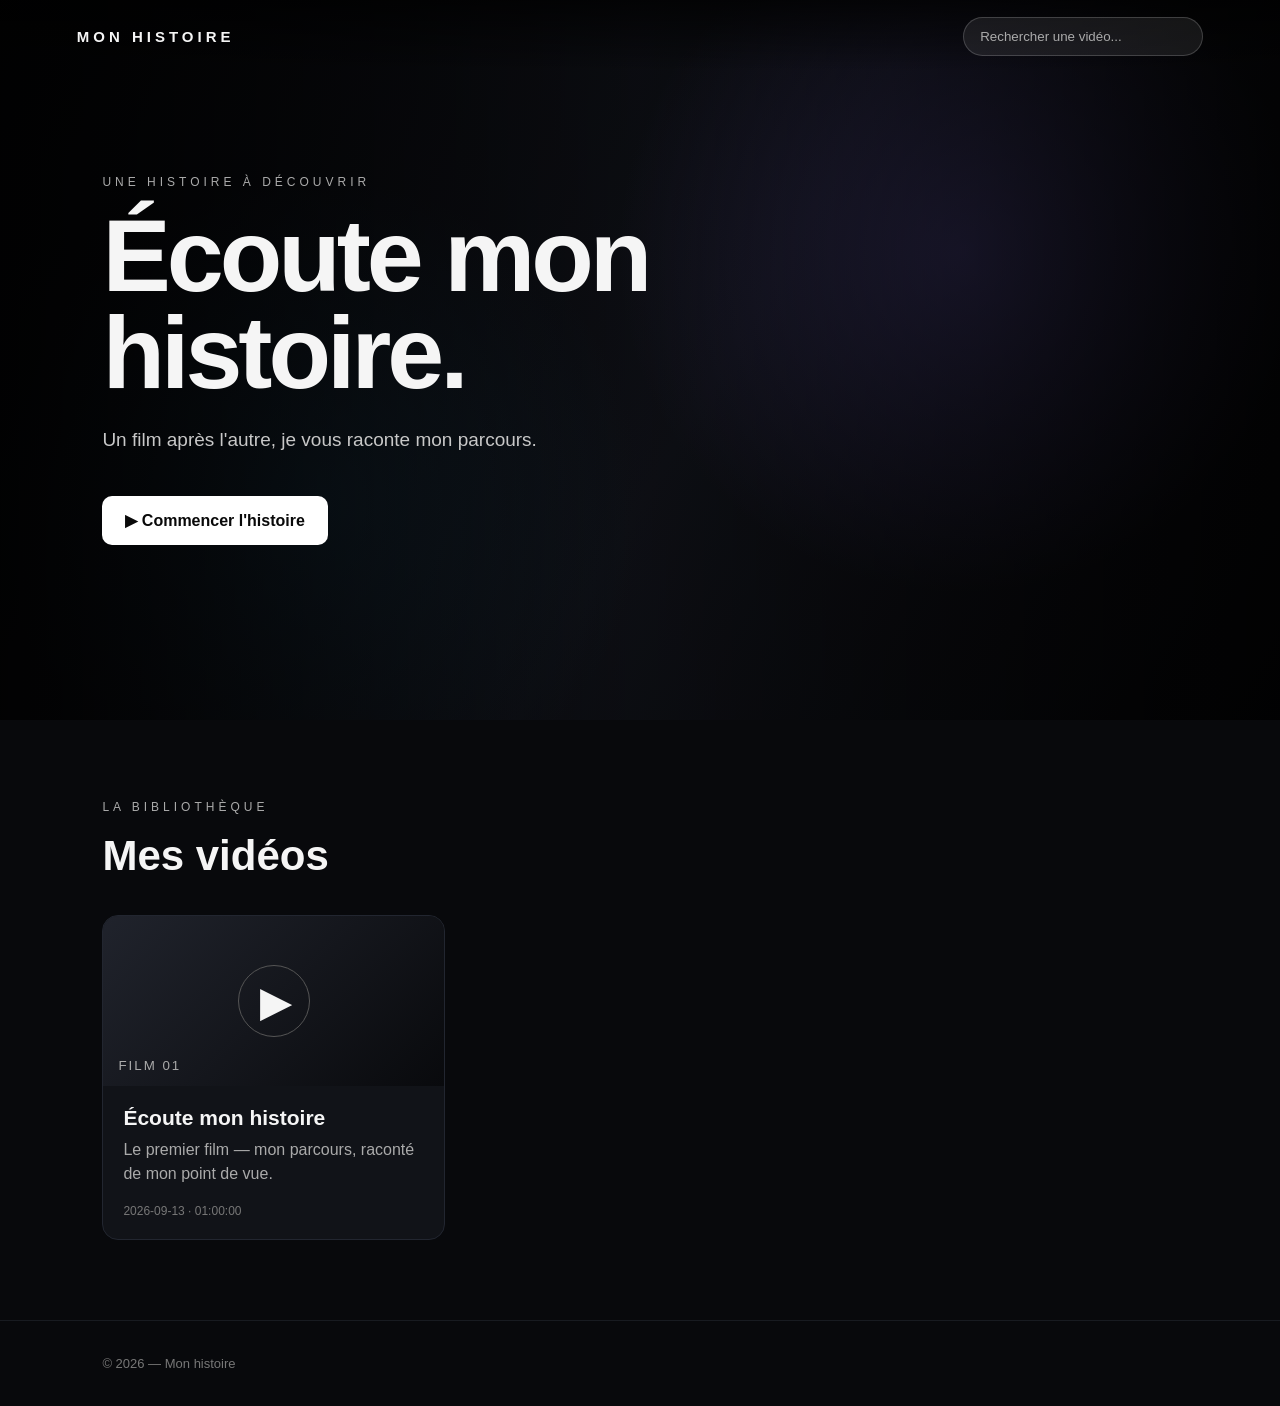
==== index.html @ f7766d07 "Add files via upload" ====
<!doctype html>
<html lang="fr">
<head>
  <meta charset="utf-8">
  <meta name="viewport" content="width=device-width, initial-scale=1">
  <title>Mon histoire — Films</title>
  <link rel="stylesheet" href="./style.css">
</head>
<body>
  <header class="topbar">
    <a class="logo" href="./index.html">MON HISTOIRE</a>
    <div class="search"><input id="search" type="search" placeholder="Rechercher une vidéo..."></div>
  </header>

  <main>
    <section class="hero">
      <div class="hero-content">
        <p class="eyebrow">UNE HISTOIRE À DÉCOUVRIR</p>
        <h1>Écoute mon histoire.</h1>
        <p class="intro">Un film après l'autre, je vous raconte mon parcours.</p>
        <a class="button" href="./watch.html?id=1">▶ Commencer l'histoire</a>
      </div>
    </section>

    <section class="library">
      <p class="eyebrow">LA BIBLIOTHÈQUE</p>
      <h2>Mes vidéos</h2>
      <div id="video-grid" class="video-grid"></div>
      <p id="empty" class="empty" hidden>Aucune vidéo trouvée.</p>
    </section>
  </main>

  <footer>© 2026 — Mon histoire</footer>
  <script src="./app.js"></script>
</body>
</html>
---- style.css ----
*{box-sizing:border-box}
html{scroll-behavior:smooth}
body{margin:0;background:#08090c;color:#f5f5f5;font-family:Arial,Helvetica,sans-serif;min-height:100vh}
a{color:inherit;text-decoration:none}
.topbar{height:72px;display:flex;align-items:center;justify-content:space-between;padding:0 6%;position:absolute;top:0;left:0;right:0;z-index:5;background:linear-gradient(180deg,rgba(0,0,0,.7),transparent)}
.logo{font-weight:900;letter-spacing:4px;font-size:15px}
.search input{width:240px;background:rgba(255,255,255,.08);border:1px solid rgba(255,255,255,.18);border-radius:999px;padding:11px 16px;color:white;outline:none}
.search input::placeholder{color:#aaa}
.hero{min-height:720px;display:flex;align-items:center;padding:120px 8%;position:relative;overflow:hidden;background:
radial-gradient(circle at 75% 35%,rgba(95,80,170,.35),transparent 32%),
radial-gradient(circle at 25% 70%,rgba(30,90,120,.2),transparent 30%),
linear-gradient(120deg,#050609 0%,#11131a 55%,#050507 100%)}
.hero:after{content:"";position:absolute;inset:0;background:linear-gradient(90deg,rgba(0,0,0,.85),rgba(0,0,0,.25),rgba(0,0,0,.75));pointer-events:none}
.hero-content{position:relative;z-index:1;max-width:850px}
.eyebrow{font-size:12px;letter-spacing:4px;color:#aaa;margin:0 0 18px}
h1{font-size:clamp(52px,8vw,110px);line-height:.95;margin:0 0 24px;letter-spacing:-4px}
.intro{font-size:19px;color:#c8c8c8;max-width:580px;line-height:1.6}
.button{display:inline-block;margin-top:22px;padding:15px 23px;border-radius:10px;background:#fff;color:#090909;font-weight:800;transition:.2s}
.button:hover{transform:translateY(-2px)}
.library{padding:80px 8%;max-width:1400px;margin:auto}
.library h2{font-size:42px;margin:0 0 35px}
.video-grid{display:grid;grid-template-columns:repeat(auto-fill,minmax(280px,1fr));gap:24px}
.card{background:#111318;border:1px solid #222630;border-radius:16px;overflow:hidden;transition:.2s}
.card:hover{transform:translateY(-5px);border-color:#4b5260}
.thumb{height:170px;background:linear-gradient(135deg,#20232c,#090a0d);display:flex;align-items:center;justify-content:center;position:relative}
.thumb span{font-size:42px;width:72px;height:72px;border:1px solid #555;border-radius:50%;display:grid;place-items:center;padding-left:5px}
.thumb small{position:absolute;left:15px;bottom:13px;letter-spacing:2px;color:#aaa}
.card-body{padding:20px}
.card h3{margin:0 0 8px;font-size:21px}
.card p{margin:0 0 15px;color:#aaa;line-height:1.5}
.meta{font-size:12px;color:#777}
.empty{color:#888}
footer{padding:35px 8%;border-top:1px solid #181b21;color:#777;font-size:13px}
.watch{padding:130px 8% 80px;max-width:1300px;margin:auto}
.back{color:#aaa;display:inline-block;margin-bottom:35px}
.watch h1{font-size:clamp(45px,6vw,80px);letter-spacing:-3px;margin-bottom:15px}
.watch-description{color:#aaa;font-size:18px;margin-bottom:30px}
.player-wrap{background:#000;border:1px solid #222;border-radius:16px;overflow:hidden;box-shadow:0 20px 80px rgba(0,0,0,.5)}
.player-wrap video{display:block;width:100%;max-height:75vh;background:#000}
@media(max-width:700px){.topbar{padding:0 5%;height:64px}.search input{width:150px}.hero{min-height:650px;padding:110px 7% 80px}.hero h1{letter-spacing:-2px}.library{padding:60px 7%}.library h2{font-size:34px}.video-grid{grid-template-columns:1fr}}
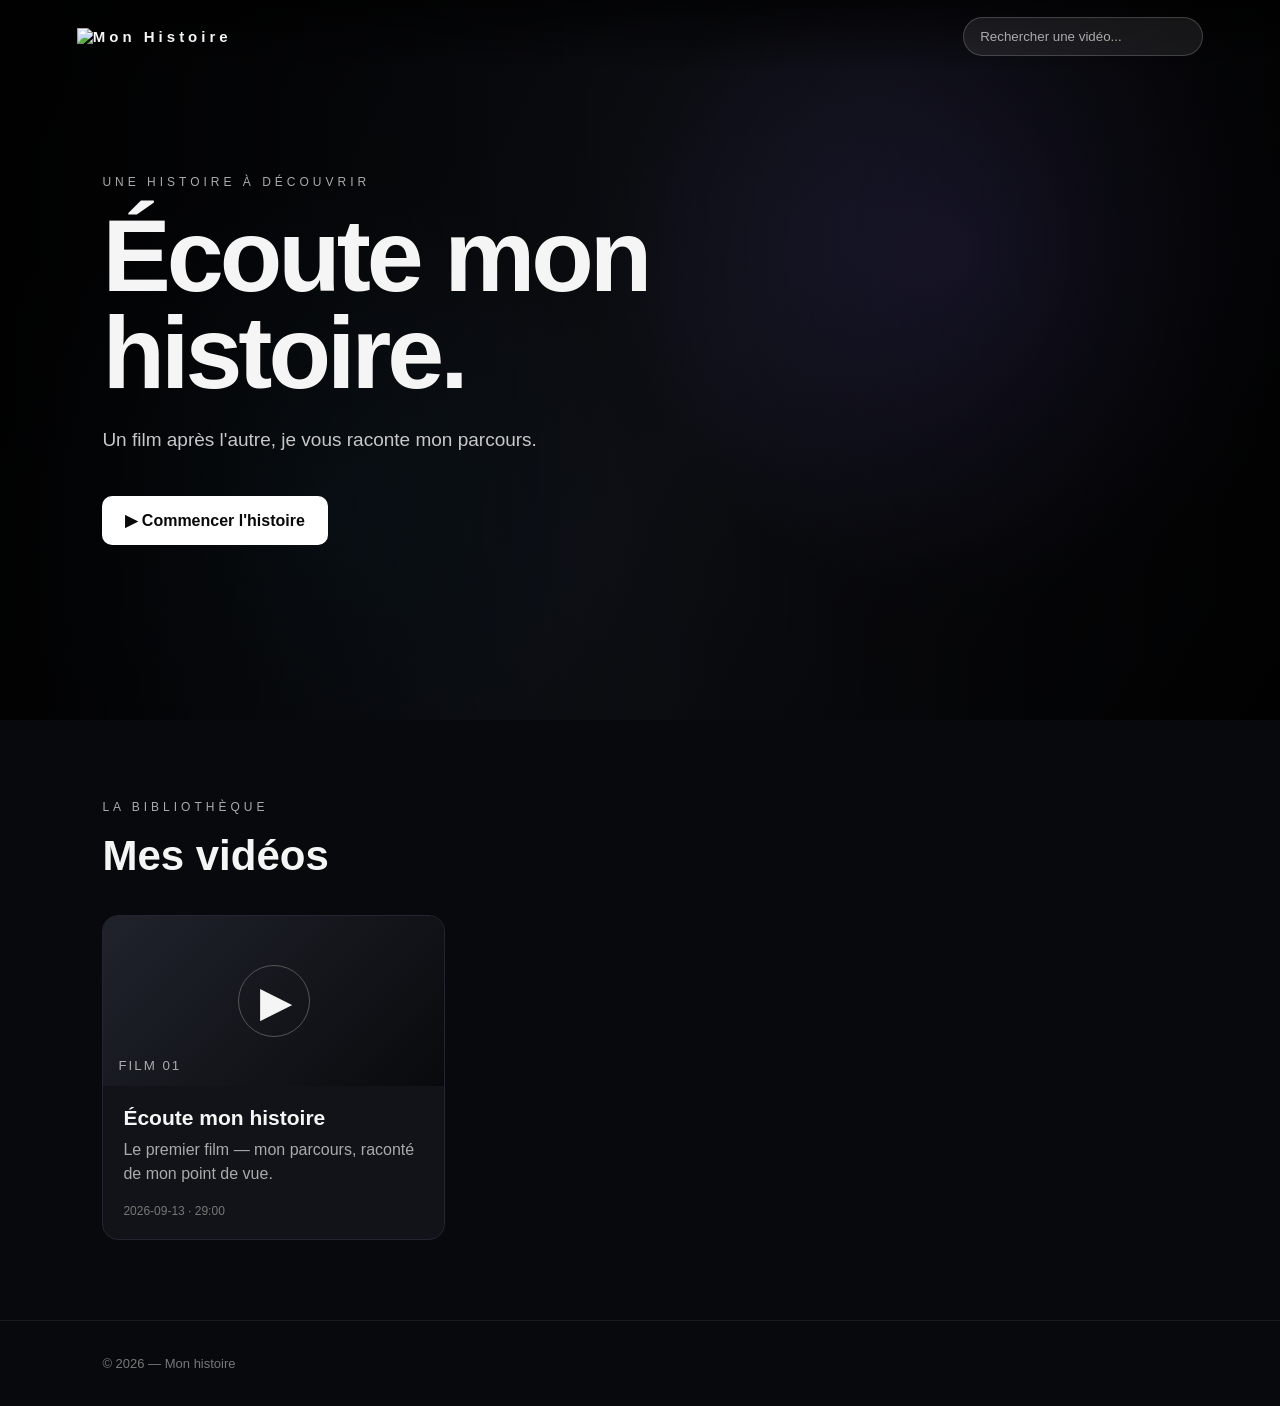
==== commit 87f738f4: "Update index.html" ====
--- a/index.html
+++ b/index.html
@@ -8,7 +8,9 @@
 </head>
 <body>
   <header class="topbar">
-    <a class="logo" href="./index.html">MON HISTOIRE</a>
+  <a class="logo" href="./index.html">
+  <img src="./logo.png" alt="Mon Histoire">
+</a>
     <div class="search"><input id="search" type="search" placeholder="Rechercher une vidéo..."></div>
   </header>
 
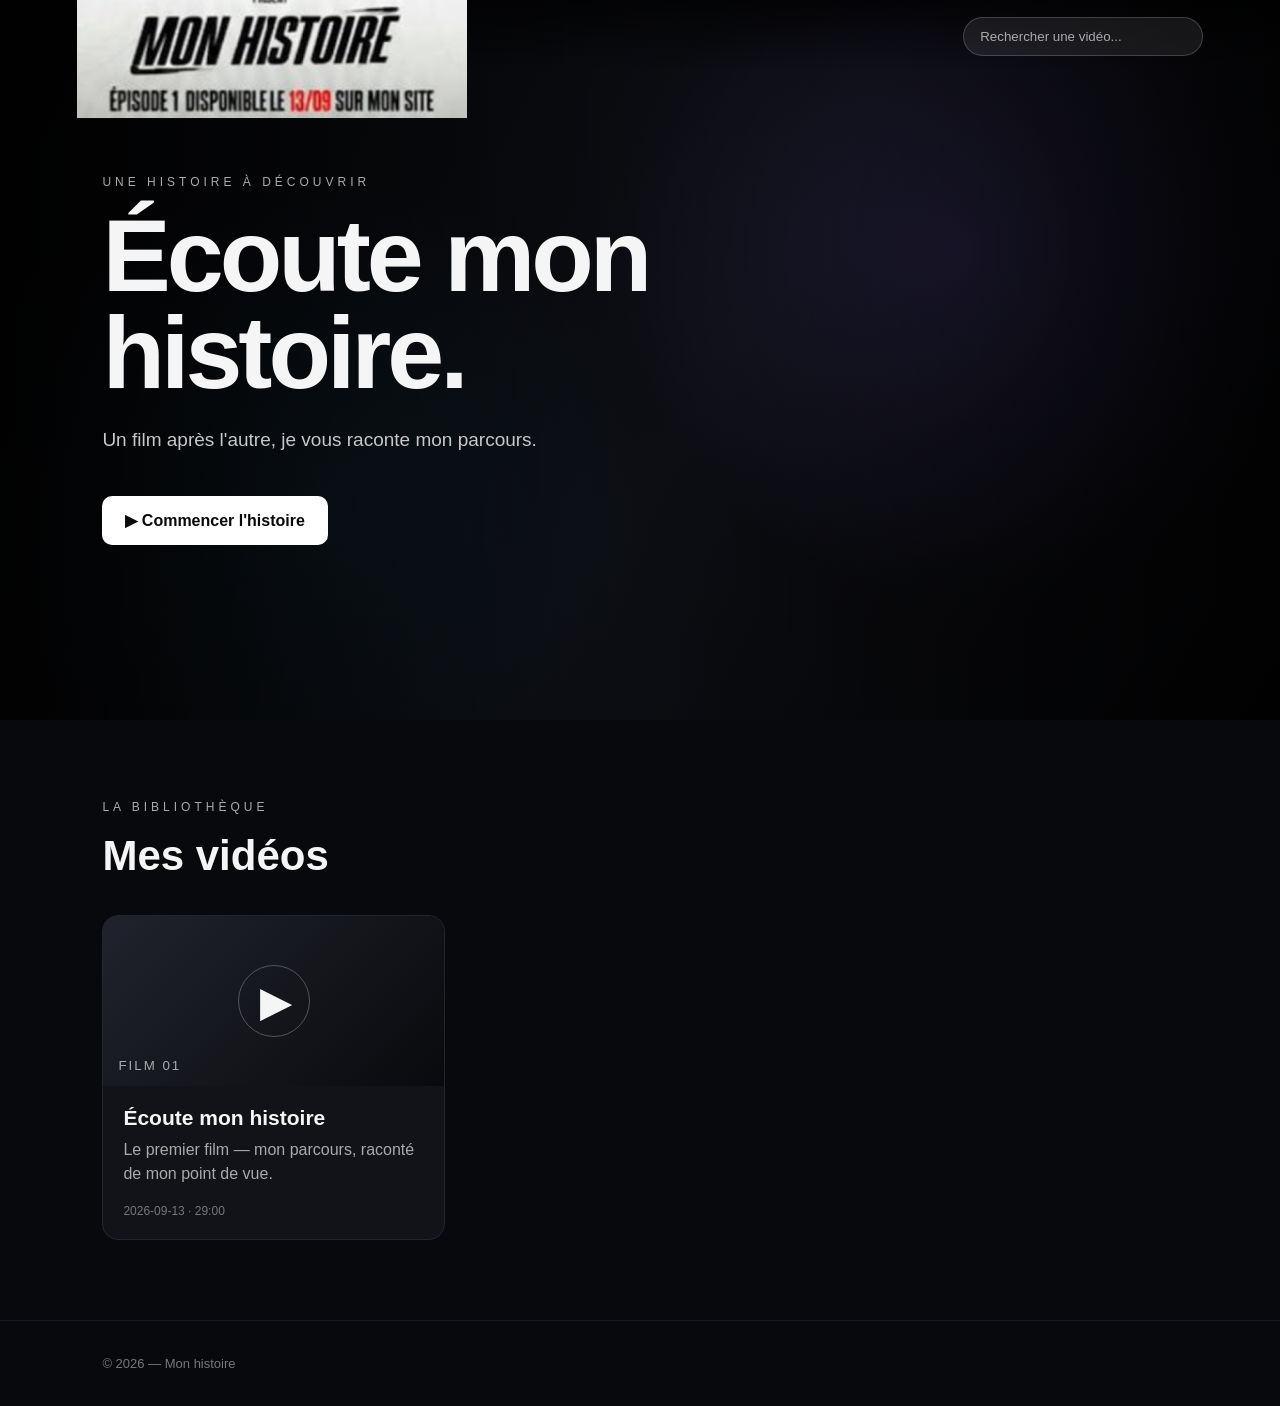
==== commit b97a37b0: "Update index.html" ====
--- a/index.html
+++ b/index.html
@@ -4,6 +4,7 @@
   <meta charset="utf-8">
   <meta name="viewport" content="width=device-width, initial-scale=1">
   <title>Mon histoire — Films</title>
+  <link rel="icon" type="image/png" href="./logo.png">
   <link rel="stylesheet" href="./style.css">
 </head>
 <body>
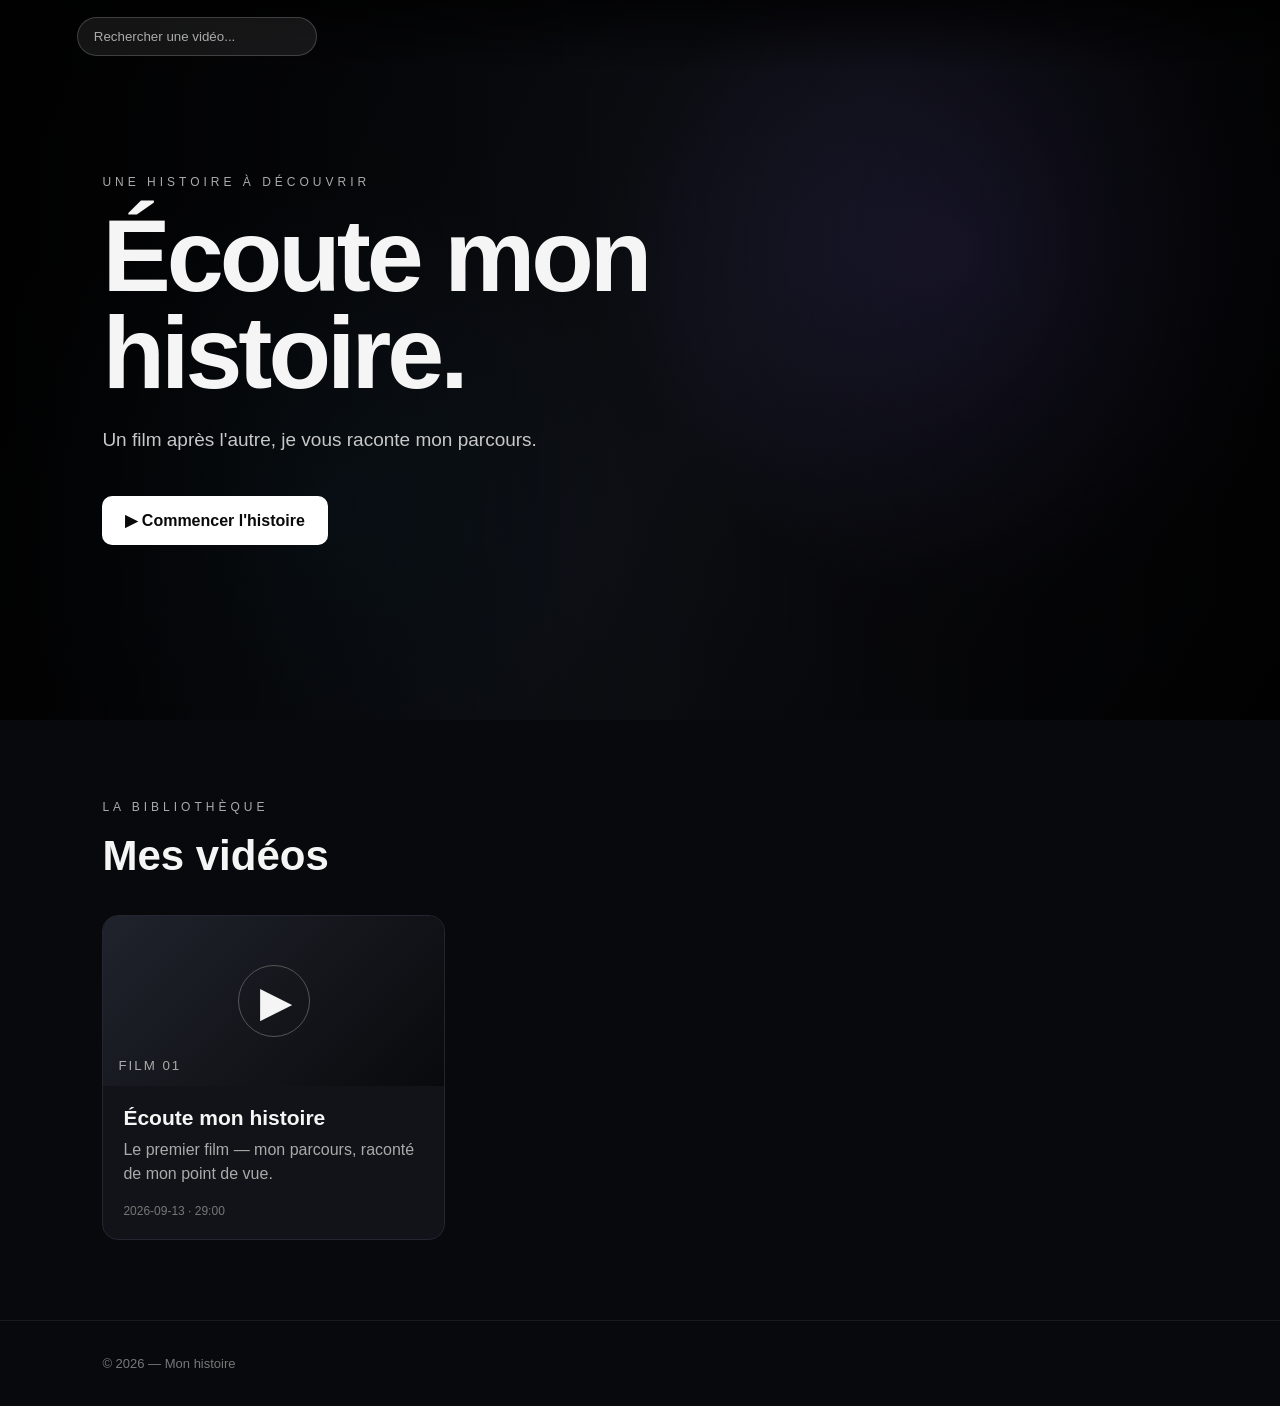
==== commit c99eb7e8: "Update index.html" ====
--- a/index.html
+++ b/index.html
@@ -9,9 +9,6 @@
 </head>
 <body>
   <header class="topbar">
-  <a class="logo" href="./index.html">
-  <img src="./logo.png" alt="Mon Histoire">
-</a>
     <div class="search"><input id="search" type="search" placeholder="Rechercher une vidéo..."></div>
   </header>
 
